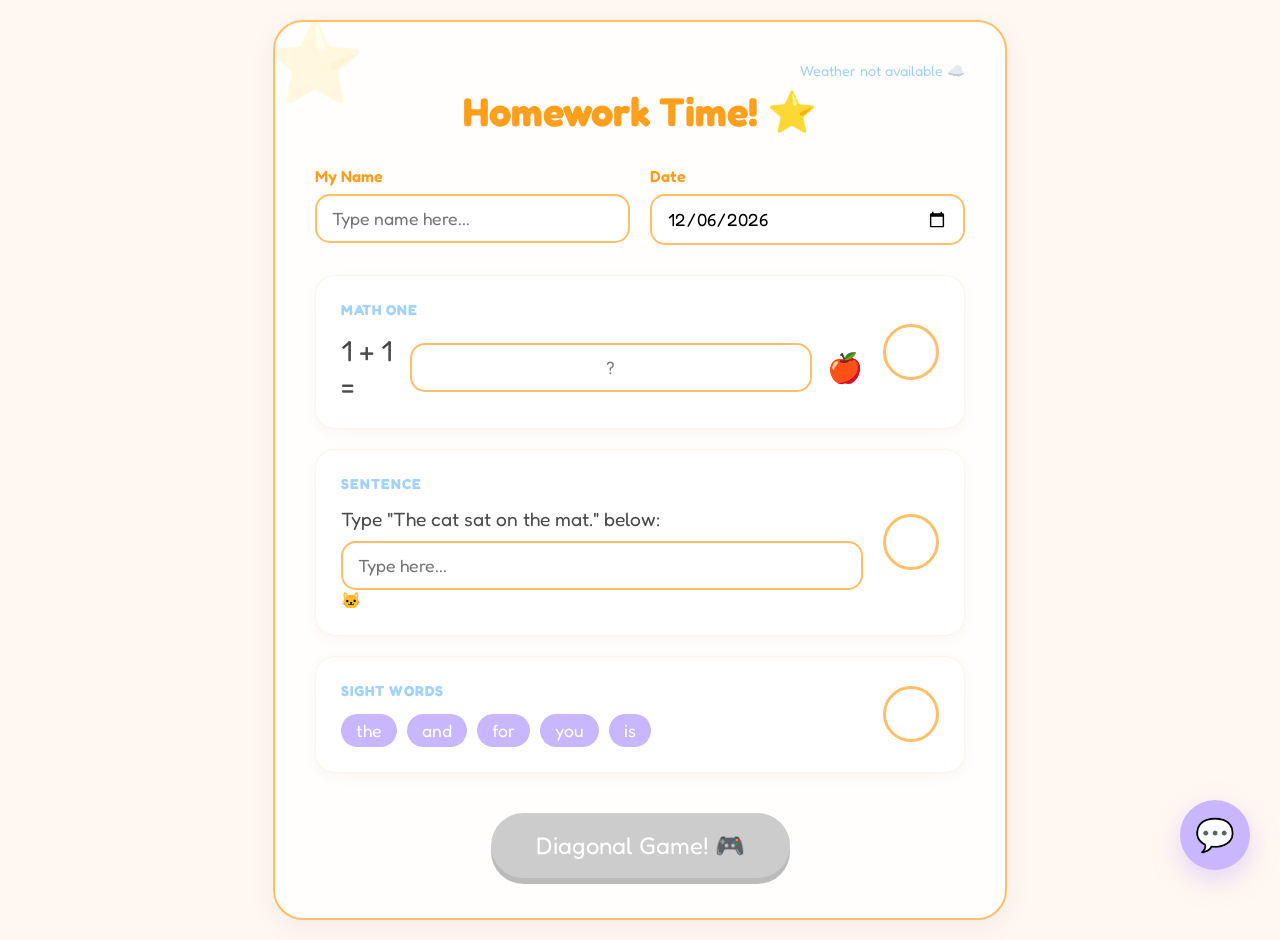
==== frontend/homework2.html @ 29a4cf62 "Initial commit with secured secrets and Liana's Kindergarten Fun app" ====
<!DOCTYPE html>
<html lang="en">

<head>
    <meta charset="UTF-8">
    <meta name="viewport" content="width=device-width, initial-scale=1.0">
    <title>Kindergarten Homework Page - Version 2</title>
    <link rel="preconnect" href="https://fonts.googleapis.com">
    <link rel="preconnect" href="https://fonts.gstatic.com" crossorigin>
    <link href="https://fonts.googleapis.com/css2?family=Fredoka:wght@300..700&display=swap" rel="stylesheet">
    <style>
        :root {
            --bg-color: #fff8f0;
            --primary-orange: #ff9f1c;
            --secondary-orange: #ffbf69;
            --accent-blue: #a2d2ff;
            --accent-purple: #c8b6ff;
            --text-color: #4a4a4a;
            --green-signal: #06f316;
            --white: #ffffff;
            --shadow: 0 8px 30px rgba(0, 0, 0, 0.05);
        }

        body {
            font-family: 'Fredoka', sans-serif;
            background-color: var(--bg-color);
            color: var(--text-color);
            margin: 0;
            padding: 20px;
            display: flex;
            justify-content: center;
            align-items: center;
            min-height: 100vh;
        }

        .container {
            background: rgba(255, 255, 255, 0.85);
            backdrop-filter: blur(10px);
            border-radius: 30px;
            padding: 40px;
            max-width: 650px;
            width: 100%;
            box-shadow: var(--shadow);
            border: 2px solid var(--secondary-orange);
            position: relative;
            overflow: hidden;
        }

        .container::before {
            content: '⭐';
            position: absolute;
            top: -10px;
            left: -10px;
            font-size: 80px;
            color: var(--secondary-orange);
            opacity: 0.15;
            pointer-events: none;
        }

        h1 {
            text-align: center;
            color: var(--primary-orange);
            font-size: 2.5rem;
            margin-bottom: 30px;
            text-shadow: 2px 2px 0px rgba(255, 255, 255, 0.8);
        }

        .header-info {
            display: flex;
            justify-content: space-between;
            margin-bottom: 30px;
            gap: 20px;
        }

        .input-group {
            flex: 1;
        }

        .input-group label {
            display: block;
            font-weight: 600;
            margin-bottom: 8px;
            color: var(--primary-orange);
        }

        input[type="text"],
        input[type="date"],
        .math-input,
        .sentence-input {
            width: 100%;
            padding: 12px 15px;
            border: 2px solid var(--secondary-orange);
            border-radius: 15px;
            font-family: 'Fredoka', sans-serif;
            font-size: 1.1rem;
            outline: none;
            transition: all 0.3s cubic-bezier(0.175, 0.885, 0.32, 1.275);
            box-sizing: border-box;
            background: white;
        }

        input:focus {
            border-color: var(--primary-orange);
            box-shadow: 0 0 10px rgba(255, 159, 28, 0.2);
        }

        .homework-sections {
            display: flex;
            flex-direction: column;
            gap: 20px;
        }

        .section-card {
            background: white;
            border-radius: 20px;
            padding: 25px;
            display: flex;
            align-items: center;
            justify-content: space-between;
            box-shadow: 0 4px 15px rgba(0, 0, 0, 0.03);
            border: 1px solid rgba(255, 159, 28, 0.1);
        }

        .section-content {
            flex: 1;
        }

        .section-title {
            font-weight: 700;
            font-size: 0.9rem;
            color: var(--accent-blue);
            text-transform: uppercase;
            margin-bottom: 15px;
            letter-spacing: 1px;
        }

        .math-row {
            display: flex;
            align-items: center;
            font-size: 1.8rem;
            gap: 15px;
            color: var(--text-color);
        }

        .math-input {
            width: 80px;
            text-align: center;
            font-size: 1.8rem;
            padding: 5px;
        }

        .sentence-input-container {
            margin-top: 10px;
        }

        .sentence-label {
            font-size: 1.2rem;
            margin-bottom: 10px;
            display: block;
        }

        .sentence-input {
            border-top: none;
            border-left: none;
            border-right: none;
            border-radius: 0;
            border-bottom: 3px dashed var(--secondary-orange);
            padding: 5px;
            font-size: 1.3rem;
        }

        .sight-words {
            display: flex;
            gap: 10px;
            flex-wrap: wrap;
        }

        .sight-word-tag {
            background: var(--accent-purple);
            color: white;
            padding: 6px 15px;
            border-radius: 20px;
            font-size: 1.1rem;
        }

        .checkbox-circle {
            width: 50px;
            height: 50px;
            border-radius: 50%;
            border: 3px solid var(--secondary-orange);
            display: flex;
            align-items: center;
            justify-content: center;
            cursor: pointer;
            transition: all 0.3s cubic-bezier(0.175, 0.885, 0.32, 1.275);
            background: white;
            flex-shrink: 0;
            margin-left: 20px;
        }

        .checkbox-circle.checked {
            background-color: var(--green-signal);
            border-color: var(--green-signal);
            box-shadow: 0 0 15px rgba(122, 229, 130, 0.5);
        }

        .checkbox-circle::after {
            content: '✓';
            color: white;
            font-size: 1.8rem;
            opacity: 0;
            transition: opacity 0.2s ease;
        }

        .checkbox-circle.checked::after {
            opacity: 1;
        }

        .game-button-container {
            margin-top: 40px;
            text-align: center;
        }

        #gameButton {
            background-color: #ccc;
            color: white;
            border: none;
            padding: 18px 45px;
            font-size: 1.5rem;
            font-family: 'Fredoka', sans-serif;
            border-radius: 50px;
            cursor: not-allowed;
            transition: all 0.3s ease;
            box-shadow: 0 6px 0px #bbb;
            position: relative;
            top: 0;
        }

        #gameButton.enabled {
            background-color: var(--accent-blue);
            cursor: pointer;
            box-shadow: 0 6px 0px #7ab6e6;
        }

        #gameButton.enabled:hover {
            transform: translateY(-2px);
            box-shadow: 0 8px 0px #7ab6e6;
        }

        #gameButton.enabled:active {
            transform: translateY(4px);
            box-shadow: 0 2px 0px #7ab6e6;
        }

        @keyframes pop {
            0% {
                transform: scale(1);
            }

            50% {
                transform: scale(1.2);
            }

            100% {
                transform: scale(1);
            }
        }

        .pop-anim {
            animation: pop 0.4s cubic-bezier(0.175, 0.885, 0.32, 1.275);
        }

        /* Chat Widget Styles */
        .chat-widget {
            position: fixed;
            bottom: 30px;
            right: 30px;
            z-index: 1000;
            display: flex;
            flex-direction: column;
            align-items: flex-end;
        }

        .chat-button {
            background-color: var(--accent-purple);
            color: white;
            width: 70px;
            height: 70px;
            border-radius: 50%;
            display: flex;
            align-items: center;
            justify-content: center;
            font-size: 2rem;
            cursor: pointer;
            box-shadow: 0 10px 25px rgba(200, 182, 255, 0.5);
            transition: all 0.3s cubic-bezier(0.175, 0.885, 0.32, 1.275);
            border: none;
            outline: none;
        }

        .chat-button:hover {
            transform: scale(1.1) rotate(5deg);
        }

        .chat-window {
            width: 350px;
            height: 450px;
            background: white;
            border-radius: 25px;
            box-shadow: 0 15px 50px rgba(0, 0, 0, 0.15);
            margin-bottom: 20px;
            display: none;
            flex-direction: column;
            overflow: hidden;
            border: 2px solid var(--accent-purple);
            animation: slideUp 0.4s cubic-bezier(0.175, 0.885, 0.32, 1.275);
        }

        @keyframes slideUp {
            from {
                opacity: 0;
                transform: translateY(30px) scale(0.9);
            }

            to {
                opacity: 1;
                transform: translateY(0) scale(1);
            }
        }

        .chat-header {
            background: var(--accent-purple);
            color: white;
            padding: 15px 20px;
            font-weight: 700;
            display: flex;
            justify-content: space-between;
            align-items: center;
        }

        .chat-messages {
            flex: 1;
            padding: 20px;
            overflow-y: auto;
            display: flex;
            flex-direction: column;
            gap: 12px;
            background: #fdfbff;
        }

        .message {
            max-width: 80%;
            padding: 10px 15px;
            border-radius: 18px;
            font-size: 0.95rem;
            line-height: 1.4;
        }

        .message.bot {
            align-self: flex-start;
            background: #f0ecff;
            color: var(--text-color);
            border-bottom-left-radius: 5px;
        }

        .message.user {
            align-self: flex-end;
            background: var(--accent-blue);
            color: white;
            border-bottom-right-radius: 5px;
        }

        .chat-input-area {
            padding: 15px;
            display: flex;
            gap: 10px;
            border-top: 1px solid #eee;
            background: white;
        }

        .chat-input {
            flex: 1;
            border: 2px solid #eee;
            border-radius: 15px;
            padding: 8px 12px;
            outline: none;
            font-family: 'Fredoka', sans-serif;
            transition: border-color 0.3s;
        }

        .chat-input:focus {
            border-color: var(--accent-purple);
        }

        .chat-send {
            background: var(--accent-purple);
            color: white;
            border: none;
            border-radius: 12px;
            padding: 0 15px;
            cursor: pointer;
            font-weight: 600;
        }
    </style>
</head>

<body>

    <div class="container">
        <div id="weather-display"
            style="text-align: right; color: var(--accent-blue); font-size: 0.9rem; margin-bottom: -20px;">
            Loading weather... ☁️
        </div>
        <h1>Homework Time! ⭐</h1>

        <div class="header-info">
            <div class="input-group">
                <label for="studentName">My Name</label>
                <input type="text" id="studentName" placeholder="Type name here...">
            </div>
            <div class="input-group">
                <label for="homeworkDate">Date</label>
                <input type="date" id="homeworkDate">
            </div>
        </div>

        <div class="homework-sections">
            <!-- Math Section -->
            <div class="section-card">
                <div class="section-content">
                    <div class="section-title">Math One</div>
                    <div class="math-row">
                        <span>1 + 1 =</span>
                        <input type="text" class="math-input" placeholder="?">
                        <span>🍎</span>
                    </div>
                </div>
                <div class="checkbox-circle" id="check-math" onclick="toggleCheck('check-math')"></div>
            </div>

            <!-- Sentence Section -->
            <div class="section-card">
                <div class="section-content">
                    <div class="section-title">Sentence</div>
                    <div class="sentence-input-container">
                        <span class="sentence-label">Type "The cat sat on the mat." below:</span>
                        <input type="text" class="sentence-input" placeholder="Type here...">
                        <span>🐱</span>
                    </div>
                </div>
                <div class="checkbox-circle" id="check-sentence" onclick="toggleCheck('check-sentence')"></div>
            </div>

            <!-- Sight Word Section -->
            <div class="section-card">
                <div class="section-content">
                    <div class="section-title">Sight Words</div>
                    <div class="sight-words">
                        <span class="sight-word-tag">the</span>
                        <span class="sight-word-tag">and</span>
                        <span class="sight-word-tag">for</span>
                        <span class="sight-word-tag">you</span>
                        <span class="sight-word-tag">is</span>
                    </div>
                </div>
                <div class="checkbox-circle" id="check-sight" onclick="toggleCheck('check-sight')"></div>
            </div>
        </div>

        <div class="game-button-container">
            <button id="gameButton" disabled>Diagonal Game! 🎮</button>
        </div>
    </div>

    <!-- Chat Widget -->
    <div class="chat-widget">
        <div class="chat-window" id="chatWindow">
            <div class="chat-header">
                <span>Weather Pal 🌤️</span>
                <span style="cursor: pointer;" onclick="toggleChat()">✕</span>
            </div>
            <div class="chat-messages" id="chatMessages">
                <div class="message bot">Hi there! Ask me about the weather anywhere! 🌍</div>
            </div>
            <div class="chat-input-area">
                <input type="text" class="chat-input" id="chatInput" placeholder="Type a city..."
                    onkeypress="if(event.key==='Enter') sendMessage()">
                <button class="chat-send" onclick="sendMessage()">Send</button>
            </div>
        </div>
        <button class="chat-button" onclick="toggleChat()" id="chatBtn">💬</button>
    </div>

    <script>
        function toggleCheck(id) {
            const checkbox = document.getElementById(id);
            checkbox.classList.toggle('checked');

            if (checkbox.classList.contains('checked')) {
                checkbox.classList.add('pop-anim');
                setTimeout(() => checkbox.classList.remove('pop-anim'), 400);
            }

            checkCompletion();
        }

        function checkCompletion() {
            const mathDone = document.getElementById('check-math').classList.contains('checked');
            const sentenceDone = document.getElementById('check-sentence').classList.contains('checked');
            const sightDone = document.getElementById('check-sight').classList.contains('checked');

            const gameButton = document.getElementById('gameButton');

            if (mathDone && sentenceDone && sightDone) {
                gameButton.disabled = false;
                gameButton.classList.add('enabled');
            } else {
                gameButton.disabled = true;
                gameButton.classList.remove('enabled');
            }
        }

        document.getElementById('homeworkDate').valueAsDate = new Date();

        // Fetch weather data
        async function fetchWeather() {
            try {
                const response = await fetch('/weather');
                if (response.ok) {
                    const data = await response.json();
                    document.getElementById('weather-display').innerHTML =
                        `${data.city}: ${data.temp}°C ${getWeatherEmoji(data.description)}`;
                } else {
                    document.getElementById('weather-display').innerHTML = "Weather not available ☁️";
                }
            } catch (error) {
                console.error("Error fetching weather:", error);
                document.getElementById('weather-display').innerHTML = "Weather not available ☁️";
            }
        }

        function getWeatherEmoji(desc) {
            desc = desc.toLowerCase();
            if (desc.includes('sun') || desc.includes('clear')) return '☀️';
            if (desc.includes('cloud')) return '☁️';
            if (desc.includes('rain')) return '🌧️';
            if (desc.includes('snow')) return '❄️';
            return '🌤️';
        }

        fetchWeather();

        // Chat Logic
        function toggleChat() {
            const window = document.getElementById('chatWindow');
            const btn = document.getElementById('chatBtn');
            if (window.style.display === 'flex') {
                window.style.display = 'none';
                btn.innerHTML = '💬';
            } else {
                window.style.display = 'flex';
                btn.innerHTML = '✕';
                document.getElementById('chatInput').focus();
            }
        }

        async function sendMessage() {
            const input = document.getElementById('chatInput');
            const message = input.value.trim();
            if (!message) return;

            // Add user message to UI
            addMessage(message, 'user');
            input.value = '';

            // Add loading message
            const loadingId = 'loading-' + Date.now();
            addMessage('Thinking... 🤔', 'bot', loadingId);

            try {
                const response = await fetch('/chat', {
                    method: 'POST',
                    headers: { 'Content-Type': 'application/json' },
                    body: JSON.stringify({ message: message })
                });

                const data = await response.json();
                document.getElementById(loadingId).remove();
                addMessage(data.reply, 'bot');
            } catch (error) {
                document.getElementById(loadingId).innerHTML = "Oops! I couldn't connect to my weather brain. 🧠❌";
            }
        }

        function addMessage(text, sender, id = null) {
            const messages = document.getElementById('chatMessages');
            const div = document.createElement('div');
            div.className = `message ${sender}`;
            if (id) div.id = id;
            div.innerText = text;
            messages.appendChild(div);
            messages.scrollTop = messages.scrollHeight;
        }
    </script>

</body>

</html>
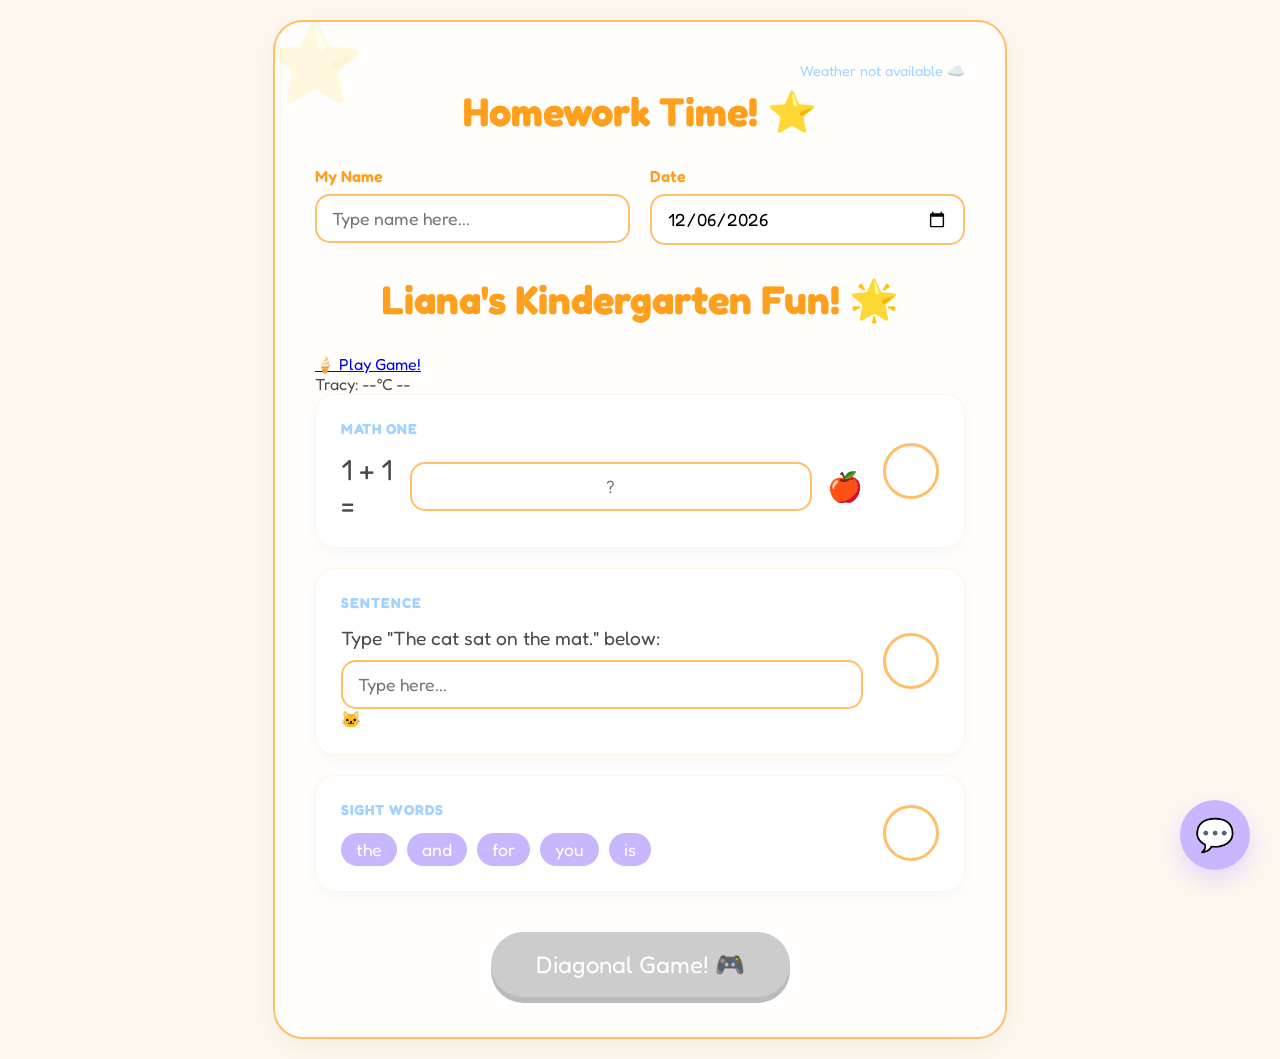
==== commit 12e5072f: "game added" ====
--- a/frontend/homework2.html
+++ b/frontend/homework2.html
@@ -424,6 +424,13 @@
             </div>
         </div>
 
+        <div class="header-content">
+            <h1>Liana's Kindergarten Fun! 🌟</h1>
+            <div class="header-actions">
+                <a href="shape.html" class="game-link-btn" title="Play Ice Cream Shape Game">🍦 Play Game!</a>
+                <div id="weather" class="weather-report">Tracy: --°C --</div>
+            </div>
+        </div>
         <div class="homework-sections">
             <!-- Math Section -->
             <div class="section-card">
